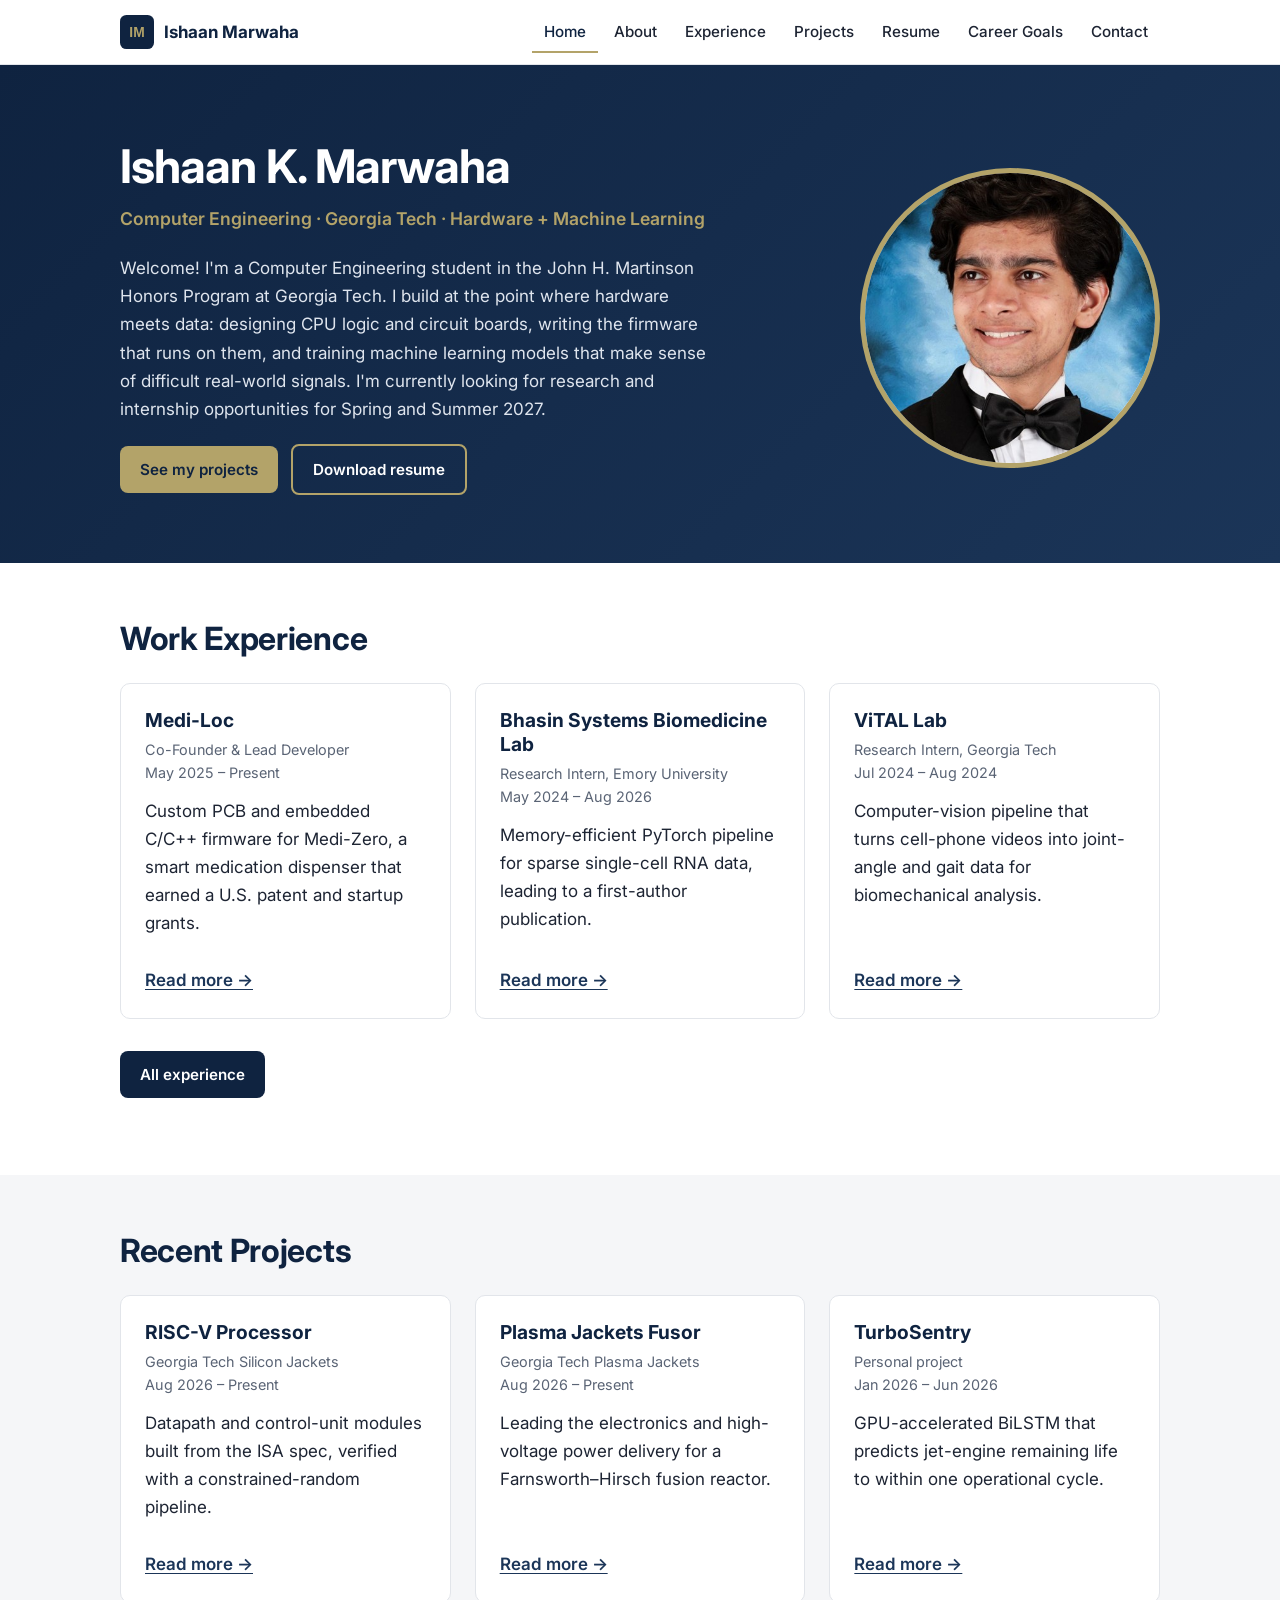
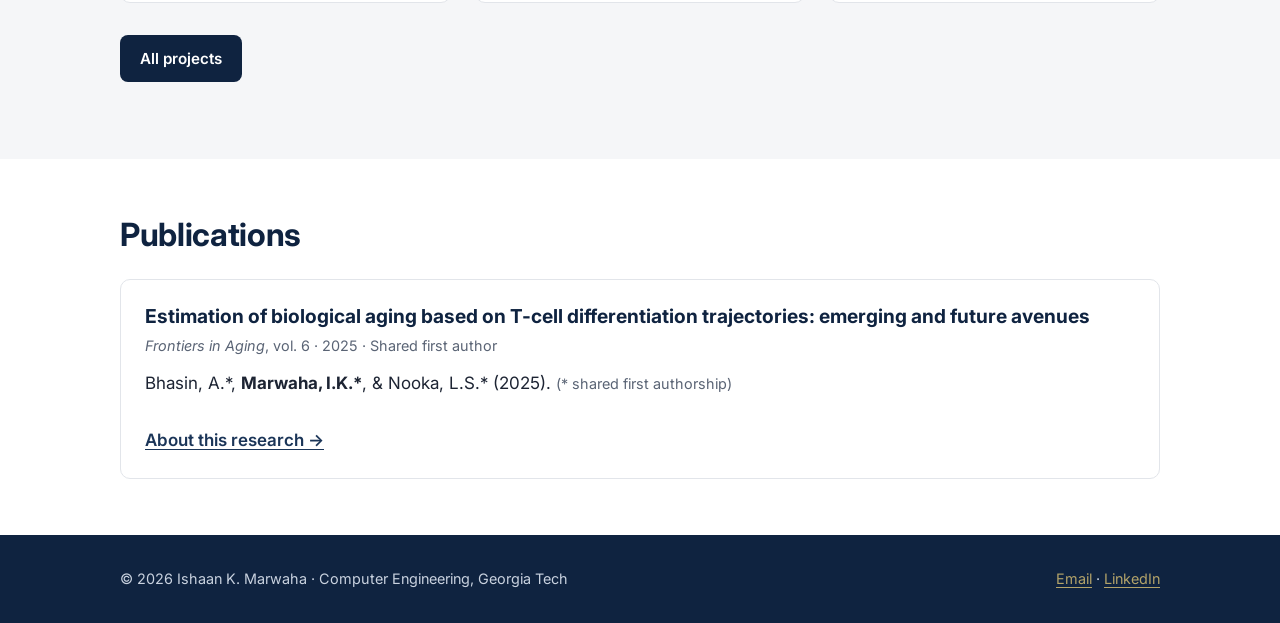
==== index.html @ 97ca5b79 "Initial commit via Netlify [skip ci]" ====
<!DOCTYPE html>
<html lang="en"><head>
<meta charset="utf-8">
<meta name="viewport" content="width=device-width, initial-scale=1">
<title>Ishaan Marwaha | Computer Engineering</title>
<meta name="description" content="Ishaan Marwaha, Computer Engineering student at Georgia Tech focused on hardware and machine learning.">
<link rel="icon" href="assets/img/logo.svg" type="image/svg+xml">
<link rel="preconnect" href="https://fonts.googleapis.com">
<link rel="preconnect" href="https://fonts.gstatic.com" crossorigin="">
<link href="https://fonts.googleapis.com/css2?family=Inter:wght@400;500;600;700&amp;display=swap" rel="stylesheet">
<link rel="stylesheet" href="assets/css/style.css">
</head>
<body>
<header class="site-header">
  <nav class="container nav" aria-label="Main">
    <a class="brand" href="index.html"><img src="assets/img/logo.svg" alt="">Ishaan Marwaha</a>
    <button class="nav-toggle" aria-expanded="false" aria-controls="nav-links">Menu</button>
    <ul class="nav-links" id="nav-links">
<li><a href="index.html" aria-current="page">Home</a></li>
<li><a href="about.html">About</a></li>
<li><a href="experience.html">Experience</a></li>
<li><a href="projects.html">Projects</a></li>
<li><a href="resume.html">Resume</a></li>
<li><a href="career-goals.html">Career Goals</a></li>
<li><a href="contact.html">Contact</a></li>
    </ul>
  </nav>
</header>
<main>

<section class="hero">
  <div class="container hero-grid">
    <div>
      <h1>Ishaan K. Marwaha</h1>
      <div class="tagline">Computer Engineering · Georgia Tech · Hardware + Machine Learning</div>
      <p>Welcome! I'm a Computer Engineering student in the John H. Martinson Honors Program at Georgia Tech. I build at the
      point where hardware meets data: designing CPU logic and circuit boards, writing the firmware that runs on them,
      and training machine learning models that make sense of difficult real-world signals. I'm currently looking for
      research and internship opportunities for Spring and Summer 2027.</p>
      <a class="btn btn-gold" href="projects.html">See my projects</a>
      <a class="btn btn-outline" href="assets/docs/Marwaha_Resume.pdf" download="">Download resume</a>
    </div>
    <img class="headshot" src="assets/img/headshot.jpg" alt="Portrait of Ishaan Marwaha">
  </div>
</section>


<section>
  <div class="container">
    <h2>Work Experience</h2>
    <div class="grid-3" style="margin-top:24px">
      <article class="card">
        <h3>Medi-Loc</h3>
        <div class="meta">Co-Founder &amp; Lead Developer<span class="date">May 2025 – Present</span></div>
        <p>Custom PCB and embedded C/C++ firmware for Medi-Zero, a smart medication dispenser that earned a U.S. patent and startup grants.</p>
        <a class="more" href="experience.html#mediloc">Read more →</a>
      </article>
      <article class="card">
        <h3>Bhasin Systems Biomedicine Lab</h3>
        <div class="meta">Research Intern, Emory University<span class="date">May 2024 – Aug 2026</span></div>
        <p>Memory-efficient PyTorch pipeline for sparse single-cell RNA data, leading to a first-author publication.</p>
        <a class="more" href="experience.html#bhasin">Read more →</a>
      </article>
      <article class="card">
        <h3>ViTAL Lab</h3>
        <div class="meta">Research Intern, Georgia Tech<span class="date">Jul 2024 – Aug 2024</span></div>
        <p>Computer-vision pipeline that turns cell-phone videos into joint-angle and gait data for biomechanical analysis.</p>
        <a class="more" href="experience.html#vital">Read more →</a>
      </article>
    </div>
    <p style="margin-top:28px"><a class="btn btn-navy" href="experience.html">All experience</a></p>
  </div>
</section>

<section class="alt">
  <div class="container">
    <h2>Recent Projects</h2>
    <div class="grid-3" style="margin-top:24px">
      <article class="card">
        <h3>RISC-V Processor</h3>
        <div class="meta">Georgia Tech Silicon Jackets<span class="date">Aug 2026 – Present</span></div>
        <p>Datapath and control-unit modules built from the ISA spec, verified with a constrained-random pipeline.</p>
        <a class="more" href="projects.html#riscv">Read more →</a>
      </article>
      <article class="card">
        <h3>Plasma Jackets Fusor</h3>
        <div class="meta">Georgia Tech Plasma Jackets<span class="date">Aug 2026 – Present</span></div>
        <p>Leading the electronics and high-voltage power delivery for a Farnsworth–Hirsch fusion reactor.</p>
        <a class="more" href="projects.html#fusor">Read more →</a>
      </article>
      <article class="card">
        <h3>TurboSentry</h3>
        <div class="meta">Personal project<span class="date">Jan 2026 – Jun 2026</span></div>
        <p>GPU-accelerated BiLSTM that predicts jet-engine remaining life to within one operational cycle.</p>
        <a class="more" href="projects.html#turbosentry">Read more →</a>
      </article>
    </div>
    <p style="margin-top:28px"><a class="btn btn-navy" href="projects.html">All projects</a></p>
  </div>
</section>

<section>
  <div class="container">
    <h2>Publications</h2>
    <div style="margin-top:24px">
      <article class="card">
        <h3>Estimation of biological aging based on T-cell differentiation trajectories: emerging and future avenues</h3>
        <div class="meta"><em>Frontiers in Aging</em>, vol. 6 · 2025 · Shared first author</div>
        <p>Bhasin, A.*, <b>Marwaha, I.K.*</b>, &amp; Nooka, L.S.* (2025). <span class="meta">(* shared first authorship)</span></p>
        <a class="more" href="experience.html#bhasin">About this research →</a>
      </article>
    </div>
  </div>
</section>

</main>
<footer class="site-footer">
  <div class="container footer-row">
    <span>© 2026 Ishaan K. Marwaha · Computer Engineering, Georgia Tech</span>
    <span><a href="mailto:imarwaha3@gatech.edu">Email</a> · <a href="https://www.linkedin.com/in/ishaanmarwaha/" target="_blank" rel="noopener">LinkedIn</a></span>
  </div>
</footer>
<script>
  const t=document.querySelector('.nav-toggle'),l=document.getElementById('nav-links');
  t.addEventListener('click',()=>{const o=l.classList.toggle('open');t.setAttribute('aria-expanded',o);});
</script>


</body></html>
---- assets/css/style.css ----
:root {
  --navy: #0f2340;
  --navy-2: #1b3558;
  --gold: #b3a369;
  --gold-dark: #8a7a3f;
  --ink: #1d2433;
  --muted: #5a6475;
  --line: #e2e5ea;
  --bg: #ffffff;
  --bg-soft: #f5f6f8;
  --radius: 10px;
  --max: 1080px;
}

* { box-sizing: border-box; }
html { scroll-behavior: smooth; }
body {
  margin: 0;
  font-family: "Inter", system-ui, -apple-system, "Segoe UI", Roboto, sans-serif;
  font-size: 17px;
  line-height: 1.65;
  color: var(--ink);
  background: var(--bg);
}
img { max-width: 100%; height: auto; display: block; }
a { color: var(--navy-2); text-underline-offset: 3px; }
a:hover { color: var(--gold-dark); }
h1, h2, h3 { line-height: 1.25; color: var(--navy); margin: 0 0 .5em; }
h1 { font-size: clamp(2rem, 5vw, 2.9rem); letter-spacing: -.02em; }
h2 { font-size: clamp(1.5rem, 3.4vw, 2rem); letter-spacing: -.01em; }
h3 { font-size: 1.2rem; }
p { margin: 0 0 1em; }

.container { max-width: var(--max); margin: 0 auto; padding: 0 20px; }

/* ---------- Header / nav ---------- */
.site-header {
  position: sticky; top: 0; z-index: 50;
  background: rgba(255,255,255,.96);
  backdrop-filter: blur(6px);
  border-bottom: 1px solid var(--line);
}
.nav { display: flex; align-items: center; justify-content: space-between; height: 64px; }
.brand { display: flex; align-items: center; gap: 10px; font-weight: 700; color: var(--navy); text-decoration: none; }
.brand img { width: 34px; height: 34px; }
.nav-links { display: flex; gap: 4px; list-style: none; margin: 0; padding: 0; }
.nav-links a {
  display: block; padding: 8px 12px; border-radius: 6px;
  color: var(--ink); text-decoration: none; font-size: .95rem; font-weight: 500;
}
.nav-links a:hover { background: var(--bg-soft); color: var(--navy); }
.nav-links a[aria-current="page"] { color: var(--navy); box-shadow: inset 0 -2px 0 var(--gold); border-radius: 0; }
.nav-toggle {
  display: none; background: none; border: 1px solid var(--line); border-radius: 6px;
  padding: 6px 10px; font-size: 1rem; cursor: pointer; color: var(--navy);
}

@media (max-width: 820px) {
  .nav-toggle { display: block; }
  .nav-links {
    display: none; position: absolute; top: 64px; left: 0; right: 0;
    flex-direction: column; background: #fff; border-bottom: 1px solid var(--line); padding: 8px 16px 16px;
  }
  .nav-links.open { display: flex; }
  .nav-links a[aria-current="page"] { box-shadow: inset 3px 0 0 var(--gold); }
}

/* ---------- Hero ---------- */
.hero {
  background: linear-gradient(135deg, var(--navy) 0%, var(--navy-2) 100%);
  color: #fff; padding: 72px 0 64px;
}
.hero h1 { color: #fff; margin-bottom: .2em; }
.hero .tagline { color: var(--gold); font-weight: 600; font-size: 1.1rem; margin-bottom: 1.2em; }
.hero p { color: #dfe5ee; max-width: 640px; }
.hero-grid { display: grid; grid-template-columns: 1.5fr 1fr; gap: 48px; align-items: center; }
.headshot {
  width: 100%; max-width: 300px; aspect-ratio: 1; object-fit: cover;
  border-radius: 50%; border: 5px solid var(--gold); margin-left: auto; background: #fff;
}
@media (max-width: 820px) {
  .hero { padding: 48px 0; }
  .hero-grid { grid-template-columns: 1fr; gap: 28px; }
  .headshot { margin: 0 auto; max-width: 220px; order: -1; }
}

.btn {
  display: inline-block; padding: 11px 20px; border-radius: 8px;
  font-weight: 600; text-decoration: none; font-size: .95rem; margin: 4px 8px 4px 0;
}
.btn-gold { background: var(--gold); color: var(--navy); }
.btn-gold:hover { background: #c7b77c; color: var(--navy); }
.btn-outline { border: 2px solid var(--gold); color: #fff; }
.btn-outline:hover { background: rgba(255,255,255,.08); color: #fff; }
.btn-navy { background: var(--navy); color: #fff; }
.btn-navy:hover { background: var(--navy-2); color: #fff; }
.btn-line { border: 2px solid var(--navy); color: var(--navy); }

/* ---------- Page header ---------- */
.page-head { background: var(--bg-soft); border-bottom: 1px solid var(--line); padding: 44px 0 32px; }
.page-head p { color: var(--muted); max-width: 700px; margin: 0; }
.eyebrow { text-transform: uppercase; letter-spacing: .12em; font-size: .78rem; font-weight: 700; color: var(--gold-dark); margin-bottom: .4em; display: block; }

/* ---------- Sections ---------- */
section { padding: 56px 0; }
section.alt { background: var(--bg-soft); }
.prose { max-width: 760px; }
.lead { font-size: 1.12rem; color: var(--muted); }

.grid-2 { display: grid; grid-template-columns: 1fr 1fr; gap: 28px; }
.grid-3 { display: grid; grid-template-columns: repeat(3, 1fr); gap: 24px; }
@media (max-width: 820px) { .grid-2, .grid-3 { grid-template-columns: 1fr; } }

.card {
  background: #fff; border: 1px solid var(--line); border-radius: var(--radius);
  padding: 24px; display: flex; flex-direction: column;
}
.card h3 { margin-bottom: .3em; }
.card .meta { color: var(--muted); font-size: .9rem; margin-bottom: .8em; }
.card p:last-child { margin-bottom: 0; }
.card .more { margin-top: auto; padding-top: 12px; font-weight: 600; }
.card-img { border-radius: 8px; border: 1px solid var(--line); margin-bottom: 16px; background: #fff; }

.tags { display: flex; flex-wrap: wrap; gap: 6px; margin: 0 0 1em; padding: 0; list-style: none; }
.tags li { background: #eef1f6; color: var(--navy-2); font-size: .8rem; font-weight: 600; padding: 3px 10px; border-radius: 99px; }

.stat-row { display: grid; grid-template-columns: repeat(4, 1fr); gap: 16px; margin-top: 8px; }
.stat { background: #fff; border: 1px solid var(--line); border-radius: var(--radius); padding: 18px; text-align: center; }
.stat b { display: block; font-size: 1.6rem; color: var(--navy); }
.stat span { font-size: .85rem; color: var(--muted); }
@media (max-width: 820px) { .stat-row { grid-template-columns: 1fr 1fr; } }

figure { margin: 24px 0; }
figure img { border-radius: 8px; border: 1px solid var(--line); background: #fff; }
figcaption { font-size: .88rem; color: var(--muted); margin-top: 8px; }

/* Timeline */
.timeline { list-style: none; padding: 0; margin: 0; border-left: 3px solid var(--gold); }
.timeline li { position: relative; padding: 0 0 26px 26px; }
.timeline li::before {
  content: ""; position: absolute; left: -9px; top: 6px; width: 15px; height: 15px;
  border-radius: 50%; background: #fff; border: 3px solid var(--navy);
}
.timeline .when { font-weight: 700; color: var(--gold-dark); font-size: .9rem; }

/* Resume embed */
.resume-frame { width: 100%; height: 1000px; border: 1px solid var(--line); border-radius: var(--radius); }
@media (max-width: 820px) { .resume-frame { height: 560px; } }

/* Skills */
.skill-group h3 { font-size: 1rem; text-transform: uppercase; letter-spacing: .06em; color: var(--muted); }

/* Draft placeholders — delete this block once all placeholders are filled */
.todo {
  background: #fff6d6; border: 1px dashed #d4a72c; color: #6b5300;
  padding: 2px 6px; border-radius: 4px; font-size: .92em;
}
.todo-block {
  background: #fff6d6; border: 2px dashed #d4a72c; color: #6b5300;
  padding: 18px; border-radius: var(--radius); margin: 16px 0;
}

/* Contact */
.contact-list { list-style: none; padding: 0; margin: 0; }
.contact-list li { padding: 14px 0; border-bottom: 1px solid var(--line); display: flex; gap: 14px; align-items: center; flex-wrap: wrap; }
.contact-list b { min-width: 110px; color: var(--navy); }

/* Footer */
.site-footer { background: var(--navy); color: #c9d2df; padding: 32px 0; font-size: .9rem; }
.site-footer a { color: var(--gold); }
.footer-row { display: flex; justify-content: space-between; flex-wrap: wrap; gap: 12px; }

/* Long-form text inside a full-width container stays left-aligned with other content */
.container.prose { max-width: var(--max); }
.container.prose > * { max-width: 760px; }
.container.prose > figure { max-width: 100%; }
.resume-img { max-width: 850px; width: 100%; margin: 8px 0 0; border: 1px solid var(--line); border-radius: 6px; box-shadow: 0 6px 24px rgba(15,35,64,.10); }

.headshot { object-position: 50% 22%; }

/* Roadmap (Career Goals) */
.roadmap { list-style: none; padding: 0; margin: 32px 0 0; display: grid; grid-template-columns: repeat(5, 1fr); position: relative; }
.roadmap::before { content: ""; position: absolute; top: 9px; left: 10%; right: 10%; height: 3px; background: var(--gold); }
.roadmap li { position: relative; padding: 0 12px; text-align: center; }
.roadmap .dot {
  display: block; width: 21px; height: 21px; margin: 0 auto 16px; border-radius: 50%;
  background: var(--navy); border: 4px solid var(--bg-soft); box-shadow: 0 0 0 2px var(--navy); position: relative; z-index: 1;
}
.roadmap .when { font-weight: 700; color: var(--gold-dark); font-size: .85rem; text-transform: uppercase; letter-spacing: .05em; }
.roadmap h3 { margin: 4px 0 6px; }
.roadmap p { font-size: .93rem; color: var(--muted); margin: 0; }
@media (max-width: 820px) {
  .roadmap { grid-template-columns: 1fr; }
  .roadmap::before { left: 9px; right: auto; top: 10px; bottom: 10px; width: 3px; height: auto; }
  .roadmap li { display: grid; grid-template-columns: 21px 1fr; gap: 16px; padding: 0 0 26px; text-align: left; }
  .roadmap .dot { margin: 0; }
}

.page-head h1 { margin: 0; }
.resume-wrap { text-align: center; }
.resume-wrap .resume-img { margin: 8px auto 0; }
.fig-narrow img { max-width: 420px; width: 100%; margin: 0 auto; }
body { min-height: 100vh; display: flex; flex-direction: column; }
main { flex: 1; }
.meta .date { display: block; white-space: nowrap; }
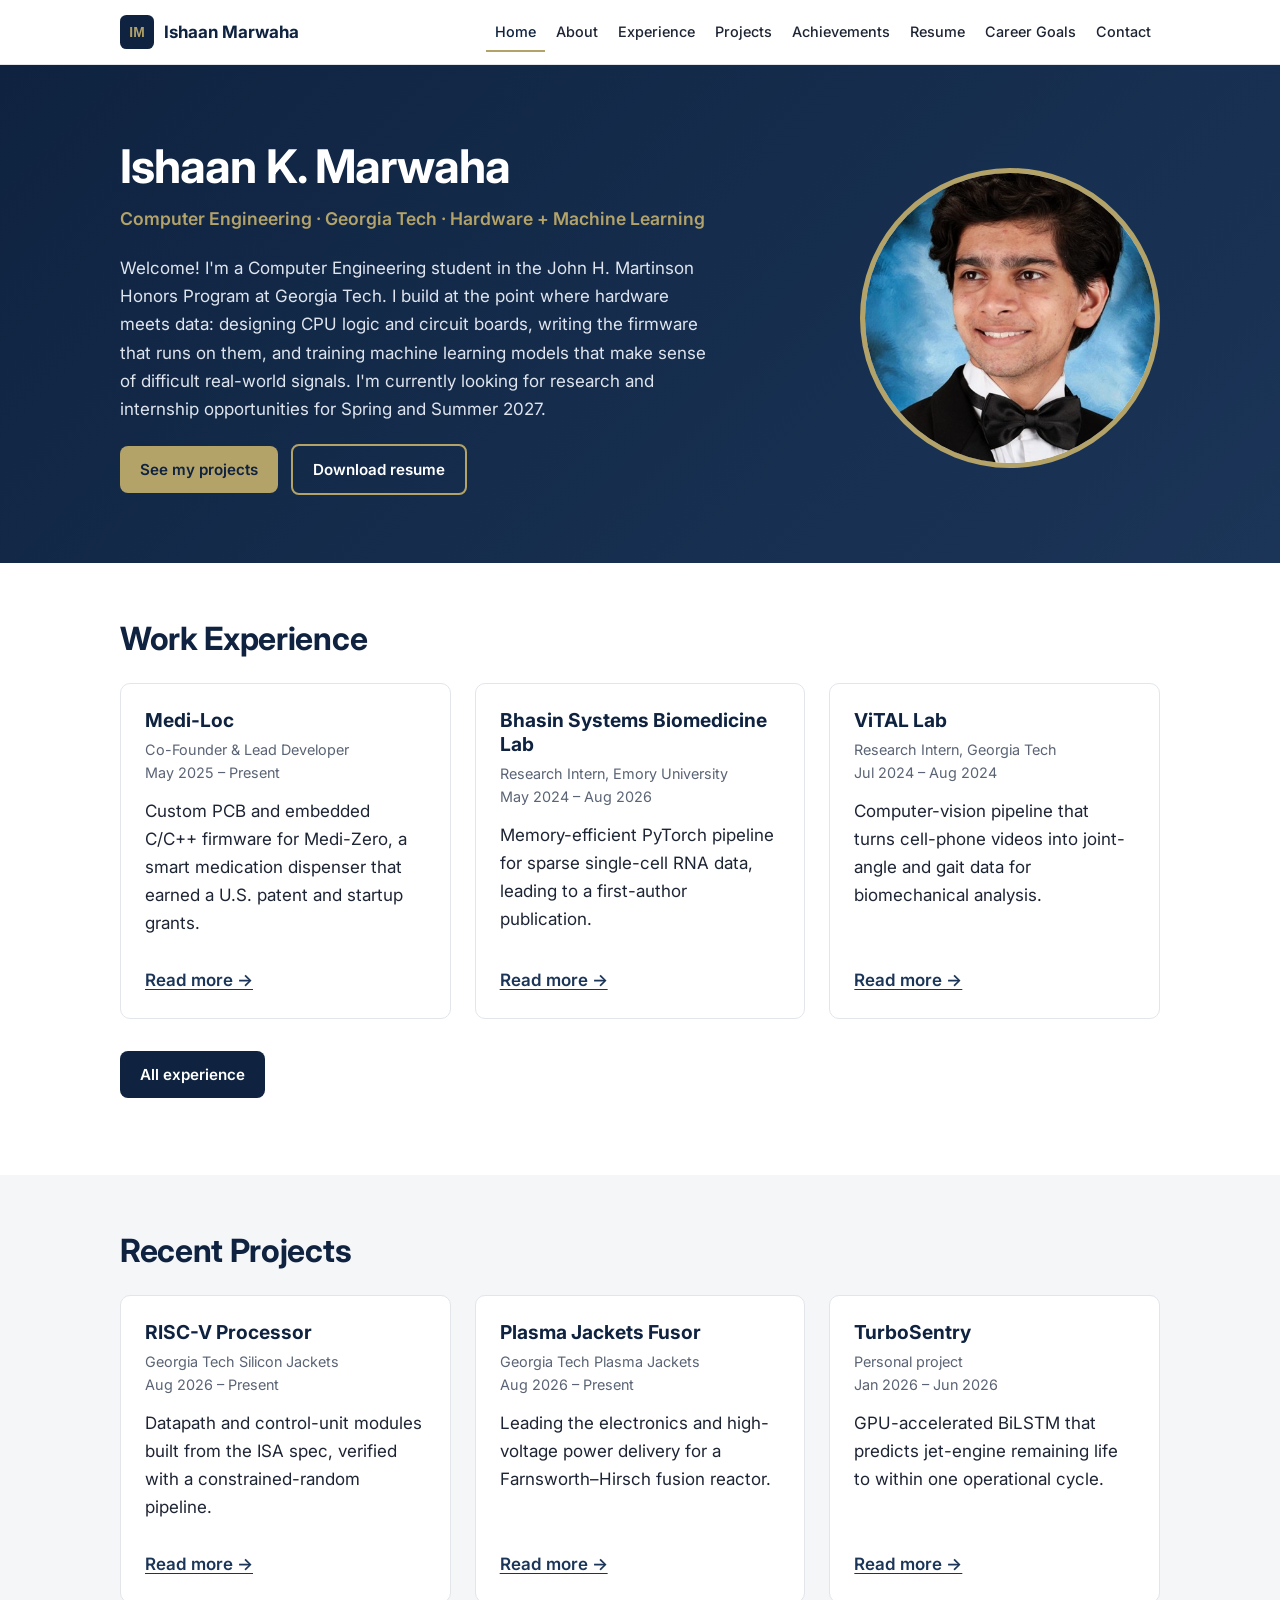
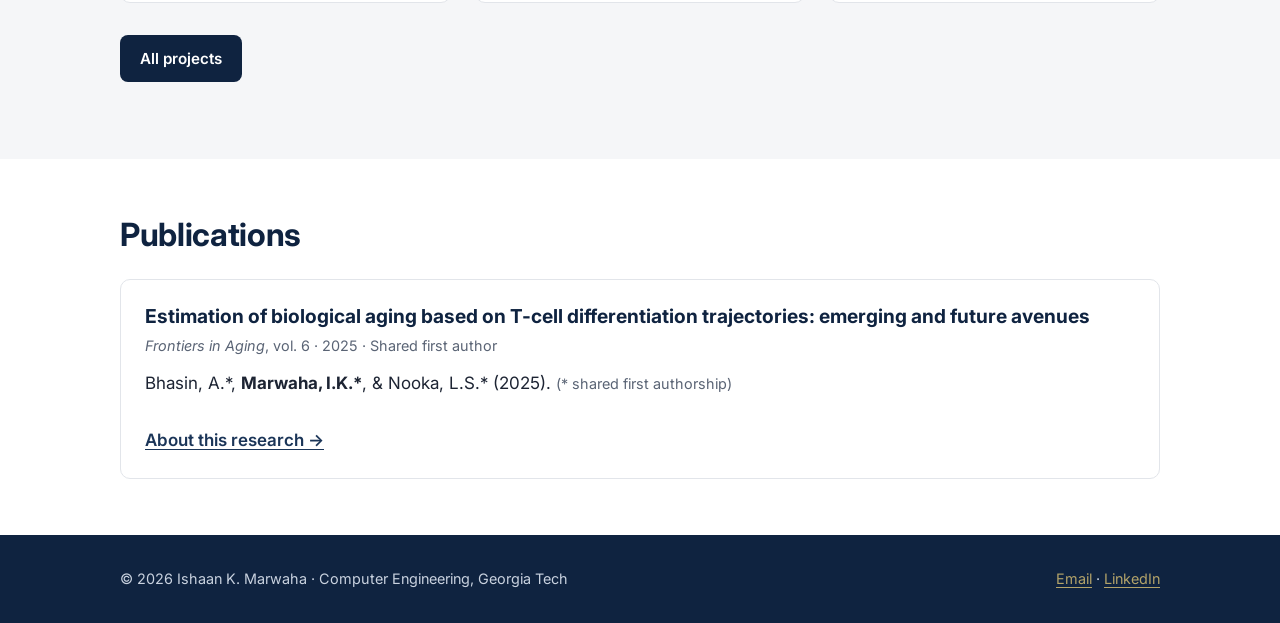
==== commit 1d5a39c0: "update achievements panel" ====
--- a/index.html
+++ b/index.html
@@ -14,12 +14,13 @@
 <header class="site-header">
   <nav class="container nav" aria-label="Main">
     <a class="brand" href="index.html"><img src="assets/img/logo.svg" alt="">Ishaan Marwaha</a>
-    <button class="nav-toggle" aria-expanded="false" aria-controls="nav-links">Menu</button>
+    <button class="nav-toggle" aria-expanded="false" aria-controls="nav-links" aria-label="Menu"><span></span><span></span><span></span></button>
     <ul class="nav-links" id="nav-links">
 <li><a href="index.html" aria-current="page">Home</a></li>
 <li><a href="about.html">About</a></li>
 <li><a href="experience.html">Experience</a></li>
 <li><a href="projects.html">Projects</a></li>
+<li><a href="achievements.html">Achievements</a></li>
 <li><a href="resume.html">Resume</a></li>
 <li><a href="career-goals.html">Career Goals</a></li>
 <li><a href="contact.html">Contact</a></li>
--- a/assets/css/style.css
+++ b/assets/css/style.css
@@ -43,20 +43,29 @@
 .nav { display: flex; align-items: center; justify-content: space-between; height: 64px; }
 .brand { display: flex; align-items: center; gap: 10px; font-weight: 700; color: var(--navy); text-decoration: none; }
 .brand img { width: 34px; height: 34px; }
-.nav-links { display: flex; gap: 4px; list-style: none; margin: 0; padding: 0; }
+.nav-links { display: flex; gap: 2px; list-style: none; margin: 0; padding: 0; }
 .nav-links a {
-  display: block; padding: 8px 12px; border-radius: 6px;
-  color: var(--ink); text-decoration: none; font-size: .95rem; font-weight: 500;
+  display: block; padding: 8px 9px; border-radius: 6px; white-space: nowrap;
+  color: var(--ink); text-decoration: none; font-size: .9rem; font-weight: 500;
 }
 .nav-links a:hover { background: var(--bg-soft); color: var(--navy); }
 .nav-links a[aria-current="page"] { color: var(--navy); box-shadow: inset 0 -2px 0 var(--gold); border-radius: 0; }
 .nav-toggle {
-  display: none; background: none; border: 1px solid var(--line); border-radius: 6px;
-  padding: 6px 10px; font-size: 1rem; cursor: pointer; color: var(--navy);
-}
-
-@media (max-width: 820px) {
-  .nav-toggle { display: block; }
+  display: none; flex-direction: column; justify-content: center; gap: 5px;
+  width: 42px; height: 38px; padding: 0 10px; cursor: pointer;
+  background: none; border: 1px solid var(--line); border-radius: 6px;
+}
+.nav-toggle span {
+  display: block; height: 2px; width: 100%; background: var(--navy); border-radius: 2px;
+  transition: transform .2s ease, opacity .2s ease;
+}
+.nav-toggle:hover { background: var(--bg-soft); }
+.nav-toggle[aria-expanded="true"] span:nth-child(1) { transform: translateY(7px) rotate(45deg); }
+.nav-toggle[aria-expanded="true"] span:nth-child(2) { opacity: 0; }
+.nav-toggle[aria-expanded="true"] span:nth-child(3) { transform: translateY(-7px) rotate(-45deg); }
+
+@media (max-width: 900px) {
+  .nav-toggle { display: flex; }
   .nav-links {
     display: none; position: absolute; top: 64px; left: 0; right: 0;
     flex-direction: column; background: #fff; border-bottom: 1px solid var(--line); padding: 8px 16px 16px;
